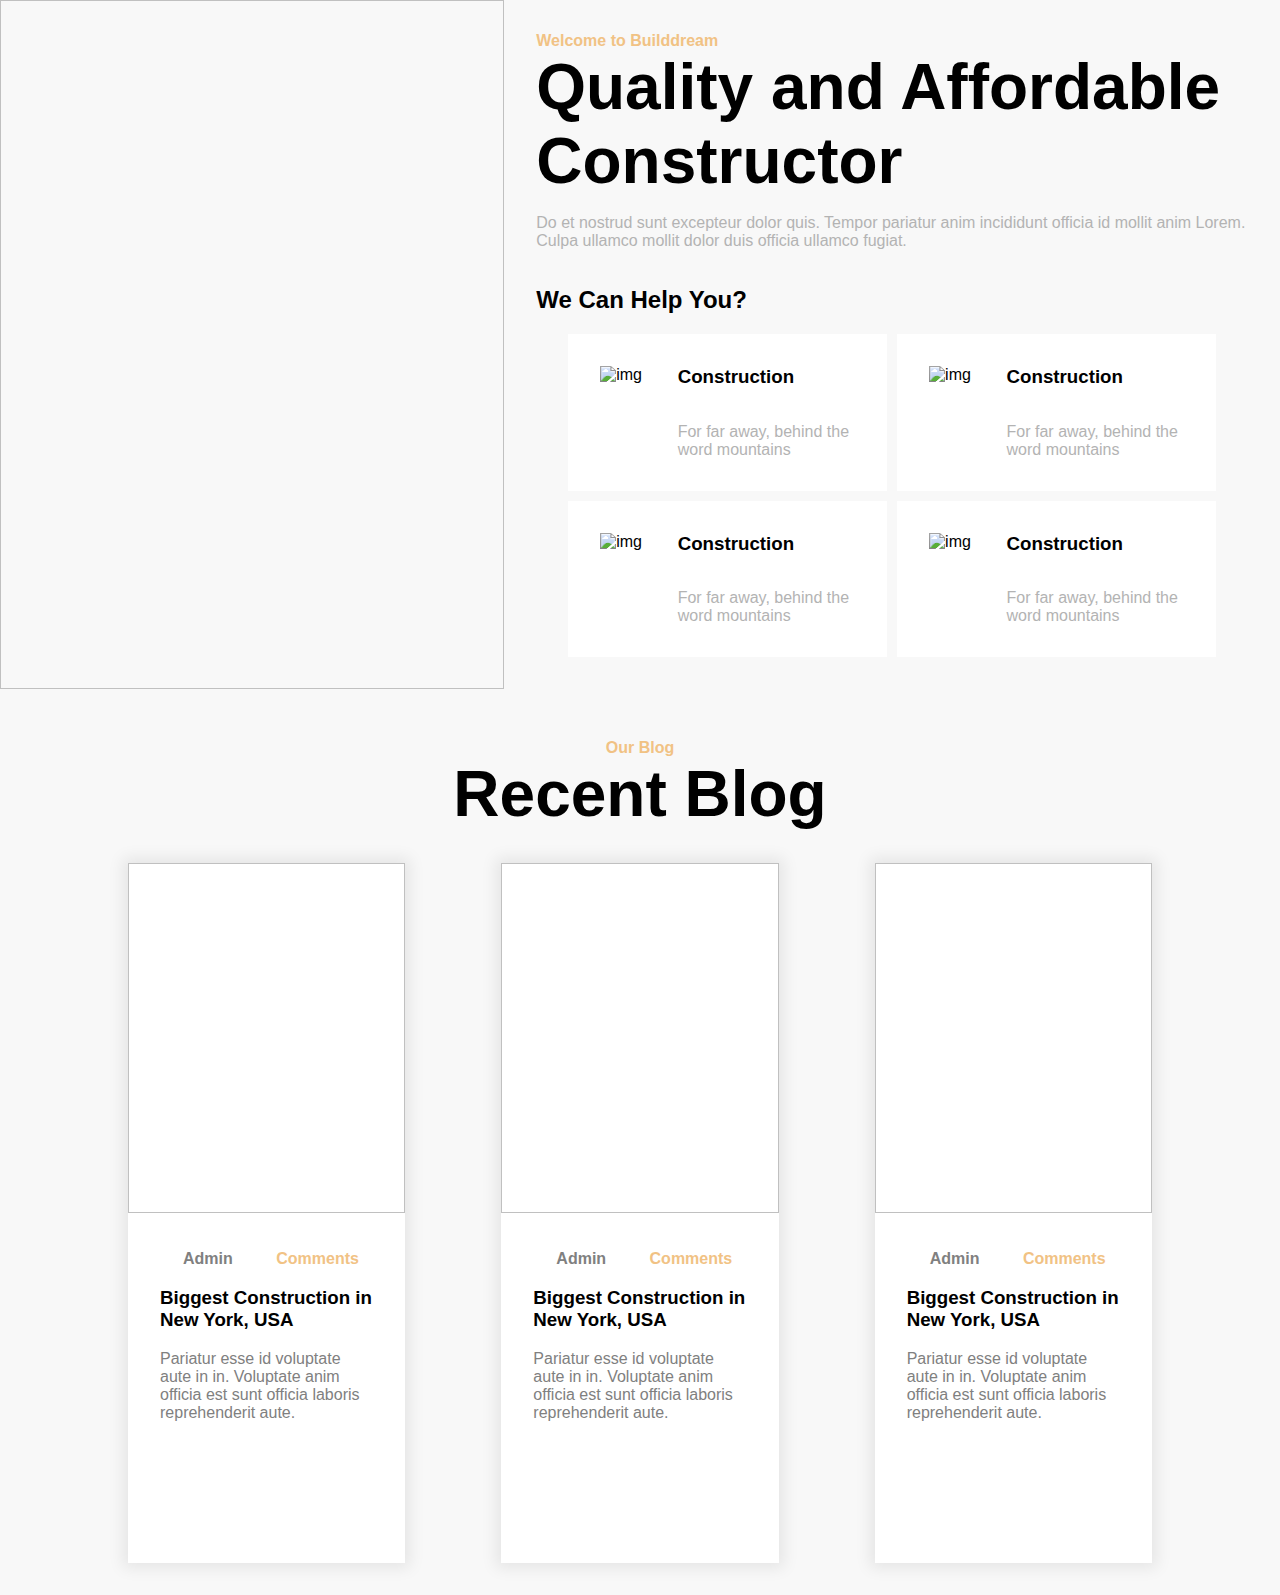
==== pages/about.html @ 035ab60c "New sub-page" ====
<!DOCTYPE html>
<html lang="sk">

<head>
    <meta charset="UTF-8">
    <meta http-equiv="X-UA-Compatible" content="IE=edge">
    <meta name="viewport" content="width=device-width, initial-scale=1.0">
    <!-- <link rel="stylesheet" href="https://cdn.jsdelivr.net/npm/bootstrap@4.6.0/dist/css/bootstrap.min.css" integrity="sha384-B0vP5xmATw1+K9KRQjQERJvTumQW0nPEzvF6L/Z6nronJ3oUOFUFpCjEUQouq2+l" crossorigin="anonymous">
    <link rel="stylesheet" href="../style/css/style.css">
    <link rel="stylesheet" href="https://cdnjs.cloudflare.com/ajax/libs/font-awesome/5.15.3/css/all.min.css" integrity="sha512-iBBXm8fW90+nuLcSKlbmrPcLa0OT92xO1BIsZ+ywDWZCvqsWgccV3gFoRBv0z+8dLJgyAHIhR35VZc2oM/gI1w==" crossorigin="anonymous" /> -->
    <link rel="stylesheet" href="../style/css/about.css">
    <script defer src="https://code.jquery.com/jquery-3.5.1.slim.min.js"
        integrity="sha384-DfXdz2htPH0lsSSs5nCTpuj/zy4C+OGpamoFVy38MVBnE+IbbVYUew+OrCXaRkfj"
        crossorigin="anonymous"></script>
    <script defer src="https://cdn.jsdelivr.net/npm/bootstrap@4.6.0/dist/js/bootstrap.bundle.min.js"
        integrity="sha384-Piv4xVNRyMGpqkS2by6br4gNJ7DXjqk09RmUpJ8jgGtD7zP9yug3goQfGII0yAns"
        crossorigin="anonymous"></script>
    <title>Patres web | About me</title>
</head>

<body>
    <div class="top-section">
        <img class="top-section_left" />
        <div class="top-section_right">
            <span>Welcome to Builddream</span>
            <h1>Quality and Affordable Constructor</h1>
            <p>
                Do et nostrud sunt excepteur dolor quis.
                Tempor pariatur anim incididunt officia id mollit anim Lorem.
                Culpa ullamco mollit dolor duis officia ullamco fugiat.
            </p>
            <div class="tsr-utility">
                <h2>We Can Help You?</h2>
                <div class="tsr-utility_container">
                    <div class="tsr-utility_box">
                        <img alt="img" />
                        <div class="tsr-utility_text-box">
                            <h3>Construction</h3>
                            <p>For far away, behind the word mountains</p>
                        </div>
                    </div>
                    <div class="tsr-utility_box">
                        <img alt="img" />
                        <div class="tsr-utility_text-box">
                            <h3>Construction</h3>
                            <p>For far away, behind the word mountains</p>
                        </div>
                    </div>
                    <div class="tsr-utility_box">
                        <img alt="img" />
                        <div class="tsr-utility_text-box">
                            <h3>Construction</h3>
                            <p>For far away, behind the word mountains</p>
                        </div>
                    </div>
                    <div class="tsr-utility_box">
                        <img alt="img" />
                        <div class="tsr-utility_text-box">
                            <h3>Construction</h3>
                            <p>For far away, behind the word mountains</p>
                        </div>
                    </div>
                </div>
            </div>
        </div>
    </div>
    <div class="bottom-section">
        <div class="bottom-section_top">
            <span class="bst-subtitle">Our Blog</span>
            <h1 class="bst-title">Recent Blog</h1>
        </div>
        <div class="bottom-section_bottom">
            <div class="card">
                <img class="card-img"/>
                <div class="card-content">
                    <div class="card-content-top">
                        <span>Admin</span>
                        <span>Comments</span>
                    </div>
                    <h3>Biggest Construction in New York, USA</h3>
                    <p>
                        Pariatur esse id voluptate aute in in. 
                        Voluptate anim officia est sunt officia laboris reprehenderit aute. 
                    </p>
                </div>
            </div>
            <div class="card">
                <img class="card-img" />
                <div class="card-content">
                    <div class="card-content-top">
                        <span>Admin</span>
                        <span>Comments</span>
                    </div>
                    <h3>Biggest Construction in New York, USA</h3>
                    <p>
                        Pariatur esse id voluptate aute in in. 
                        Voluptate anim officia est sunt officia laboris reprehenderit aute. 
                    </p>
                </div>
            </div>
            <div class="card">
                <img class="card-img" />
                <div class="card-content">
                    <div class="card-content-top">
                        <span>Admin</span>
                        <span>Comments</span>
                    </div>
                    <h3>Biggest Construction in New York, USA</h3>
                    <p>
                        Pariatur esse id voluptate aute in in. 
                        Voluptate anim officia est sunt officia laboris reprehenderit aute. 
                    </p>
                </div>
            </div>
        </div>
    </div>
</body>

</html>
---- style/css/about.css ----
:root {
  --primary-hue: #F1C284
;
}

body, html {
  margin: 0;
  font-size: 100%;
  background-color: #f8f8f8;
  font-family: 'Segoe UI', Tahoma, Geneva, Verdana, sans-serif;
}

body {
  height: 100vh;
  -webkit-box-sizing: content-box;
          box-sizing: content-box;
  display: -webkit-box;
  display: -ms-flexbox;
  display: flex;
  -webkit-box-orient: vertical;
  -webkit-box-direction: normal;
      -ms-flex-direction: column;
          flex-direction: column;
}

h1 {
  font-size: 4rem;
  margin: 0;
}

.top-section {
  display: -webkit-box;
  display: -ms-flexbox;
  display: flex;
  -webkit-box-orient: horizontal;
  -webkit-box-direction: normal;
      -ms-flex-direction: row;
          flex-direction: row;
}

.top-section .top-section_left {
  display: block;
  width: 60vw;
  height: 100%;
}

.top-section .top-section_right {
  padding: 2rem;
  display: -webkit-box;
  display: -ms-flexbox;
  display: flex;
  -webkit-box-orient: vertical;
  -webkit-box-direction: normal;
      -ms-flex-direction: column;
          flex-direction: column;
}

.top-section .top-section_right span {
  color: var(--primary-hue);
  font-weight: bold;
}

.top-section .top-section_right p {
  color: #b3b3b3;
}

.top-section .top-section_right .tsr-utility .tsr-utility_container {
  margin: 0 2rem;
  display: -ms-grid;
  display: grid;
  -ms-grid-columns: auto auto;
      grid-template-columns: auto auto;
  -ms-grid-rows: auto auto;
      grid-template-rows: auto auto;
  row-gap: 10px;
  -webkit-column-gap: 10px;
          column-gap: 10px;
}

.top-section .top-section_right .tsr-utility .tsr-utility_container .tsr-utility_box {
  background-color: #ffff;
  padding: 2rem;
  display: -webkit-box;
  display: -ms-flexbox;
  display: flex;
  -webkit-box-orient: horizontal;
  -webkit-box-direction: normal;
      -ms-flex-direction: row;
          flex-direction: row;
  -webkit-transition: .2s ease-in;
  transition: .2s ease-in;
}

.top-section .top-section_right .tsr-utility .tsr-utility_container .tsr-utility_box:hover {
  -webkit-box-shadow: 0px 0px 10px 10px rgba(0, 0, 0, 0.15);
          box-shadow: 0px 0px 10px 10px rgba(0, 0, 0, 0.15);
  z-index: 10;
}

.top-section .top-section_right .tsr-utility .tsr-utility_container .tsr-utility_box img {
  height: 100%;
  width: 100px;
}

.top-section .top-section_right .tsr-utility .tsr-utility_container .tsr-utility_box .tsr-utility_text-box {
  margin-left: 1em;
  display: -webkit-box;
  display: -ms-flexbox;
  display: flex;
  -webkit-box-orient: vertical;
  -webkit-box-direction: normal;
      -ms-flex-direction: column;
          flex-direction: column;
  -webkit-box-pack: justify;
      -ms-flex-pack: justify;
          justify-content: space-between;
}

.top-section .top-section_right .tsr-utility .tsr-utility_container .tsr-utility_box .tsr-utility_text-box h3 {
  margin-top: 0;
}

.top-section .top-section_right .tsr-utility .tsr-utility_container .tsr-utility_box .tsr-utility_text-box p {
  margin-bottom: 0;
}

.bottom-section {
  margin-top: 50px;
}

.bottom-section .bottom-section_top {
  display: -webkit-box;
  display: -ms-flexbox;
  display: flex;
  -webkit-box-orient: vertical;
  -webkit-box-direction: normal;
      -ms-flex-direction: column;
          flex-direction: column;
  -webkit-box-align: center;
      -ms-flex-align: center;
          align-items: center;
}

.bottom-section .bottom-section_top .bst-subtitle {
  font-weight: bold;
  color: var(--primary-hue);
}

.bottom-section .bottom-section_bottom {
  display: -webkit-box;
  display: -ms-flexbox;
  display: flex;
  -webkit-box-orient: horizontal;
  -webkit-box-direction: normal;
      -ms-flex-direction: row;
          flex-direction: row;
  padding: 2rem 5rem;
}

.bottom-section .bottom-section_bottom .card {
  height: 700px;
  width: 33%;
  margin: 0 3rem;
  background-color: #fff;
  -webkit-box-shadow: 0px 0px 15px 5px rgba(0, 0, 0, 0.08);
          box-shadow: 0px 0px 15px 5px rgba(0, 0, 0, 0.08);
  -webkit-transition: .3s ease-in-out;
  transition: .3s ease-in-out;
}

.bottom-section .bottom-section_bottom .card:hover {
  -webkit-transform: scale(1.03);
          transform: scale(1.03);
}

.bottom-section .bottom-section_bottom .card .card-img {
  width: 100%;
  height: 350px;
}

.bottom-section .bottom-section_bottom .card .card-content {
  padding: 2rem;
}

.bottom-section .bottom-section_bottom .card .card-content .card-content-top {
  font-weight: bold;
}

.bottom-section .bottom-section_bottom .card .card-content .card-content-top span {
  position: relative;
  background-position: center;
  background-size: contain;
  background-repeat: no-repeat;
}

.bottom-section .bottom-section_bottom .card .card-content .card-content-top span::before {
  content: "";
  display: inline-block;
  height: 15px;
  width: 15px;
  margin-right: .5rem;
}

.bottom-section .bottom-section_bottom .card .card-content .card-content-top span:nth-child(1) {
  color: gray;
  margin-right: 1rem;
}

.bottom-section .bottom-section_bottom .card .card-content .card-content-top span:nth-child(2) {
  color: var(--primary-hue);
}

.bottom-section .bottom-section_bottom .card .card-content p {
  color: gray;
}
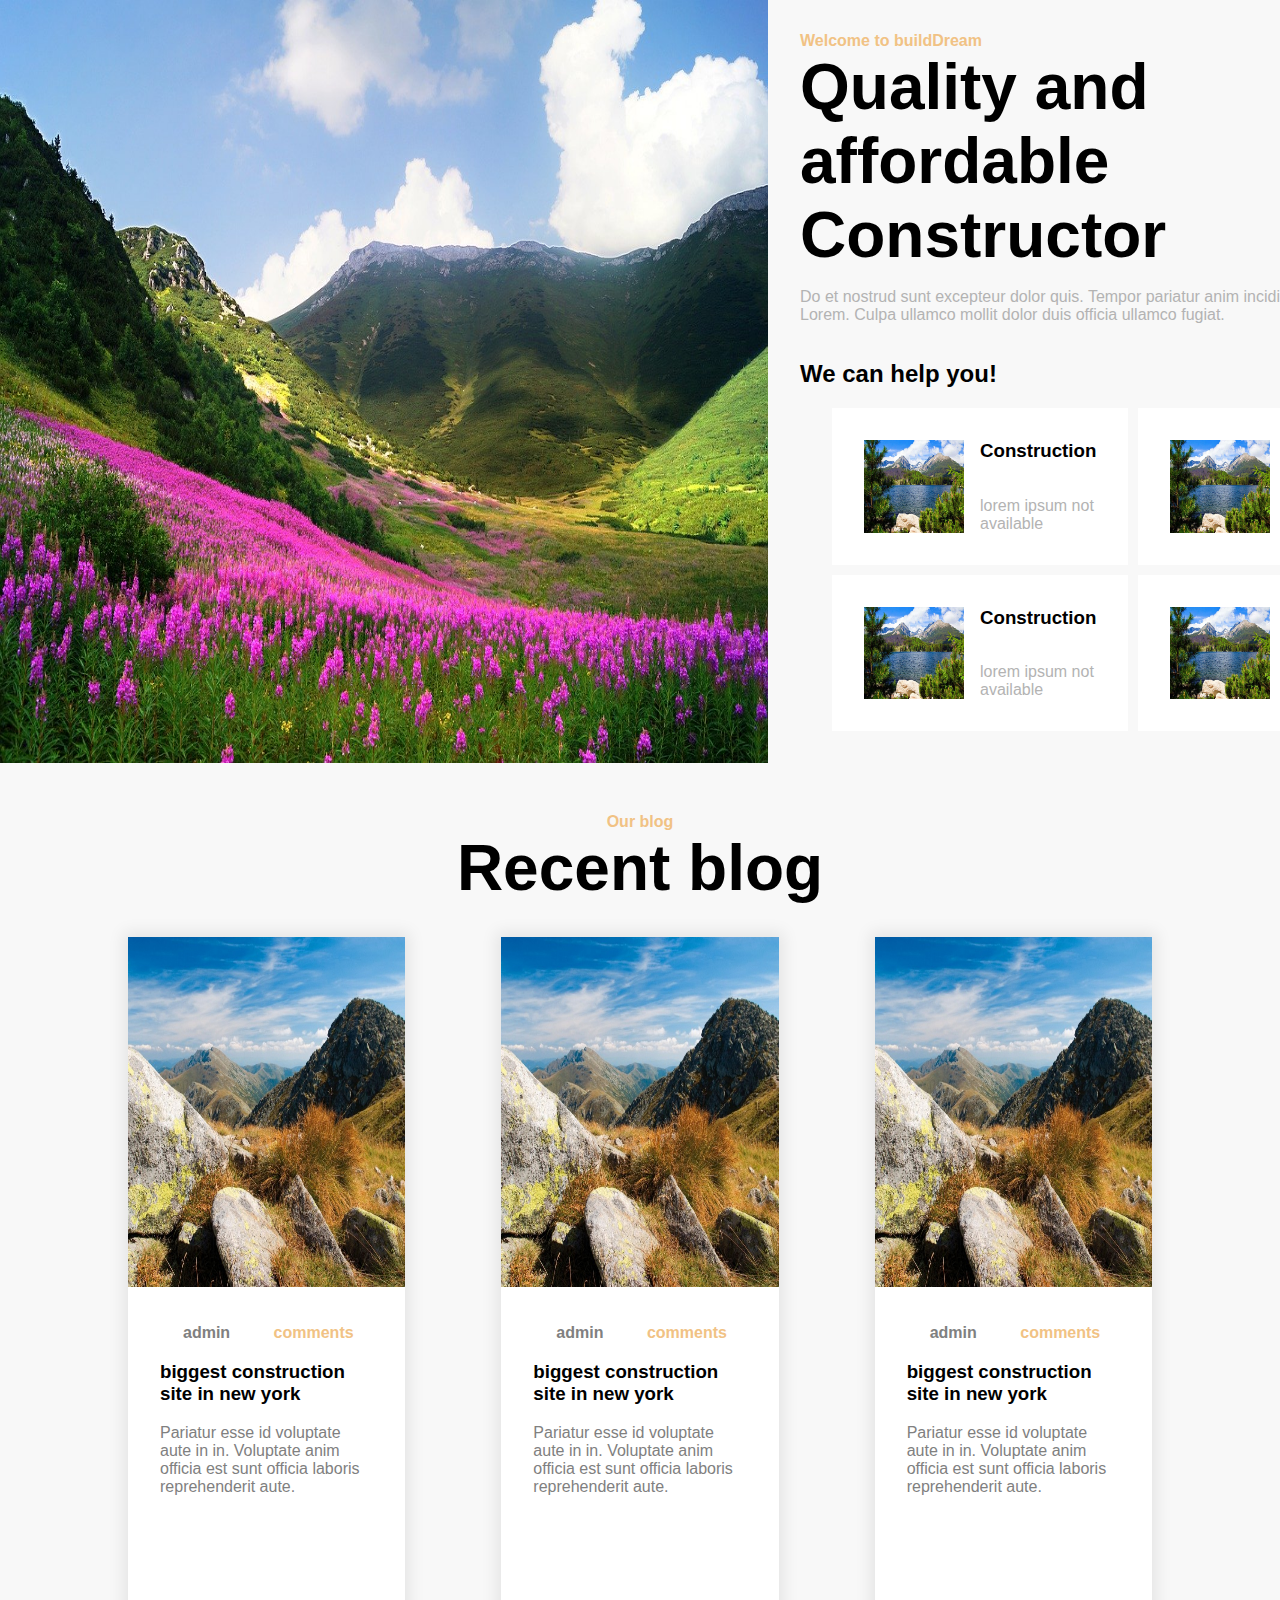
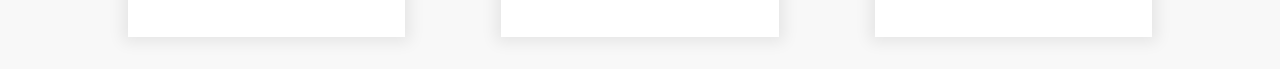
==== commit bb8e4e6f: "login and register pages" ====
--- a/pages/about.html
+++ b/pages/about.html
@@ -20,44 +20,44 @@
 
 <body>
     <div class="top-section">
-        <img class="top-section_left" />
+        <img src="../assets/img/okay.jpg" class="top-section_left" />
         <div class="top-section_right">
-            <span>Welcome to Builddream</span>
-            <h1>Quality and Affordable Constructor</h1>
+            <span>Welcome to buildDream </span>
+            <h1>Quality and affordable Constructor</h1>
             <p>
                 Do et nostrud sunt excepteur dolor quis.
                 Tempor pariatur anim incididunt officia id mollit anim Lorem.
                 Culpa ullamco mollit dolor duis officia ullamco fugiat.
             </p>
             <div class="tsr-utility">
-                <h2>We Can Help You?</h2>
+                <h2>We can help you!</h2>
                 <div class="tsr-utility_container">
                     <div class="tsr-utility_box">
-                        <img alt="img" />
+                        <img src="../assets/img/buildit.jpg" />
                         <div class="tsr-utility_text-box">
                             <h3>Construction</h3>
-                            <p>For far away, behind the word mountains</p>
+                            <p>lorem ipsum not available </p>
                         </div>
                     </div>
                     <div class="tsr-utility_box">
-                        <img alt="img" />
+                        <img src="../assets/img/buildit.jpg" />
                         <div class="tsr-utility_text-box">
                             <h3>Construction</h3>
-                            <p>For far away, behind the word mountains</p>
+                            <p>lorem ipsum not available</p>
                         </div>
                     </div>
                     <div class="tsr-utility_box">
-                        <img alt="img" />
+                        <img src="../assets/img/buildit.jpg" />
                         <div class="tsr-utility_text-box">
                             <h3>Construction</h3>
-                            <p>For far away, behind the word mountains</p>
+                            <p>lorem ipsum not available</p>
                         </div>
                     </div>
                     <div class="tsr-utility_box">
-                        <img alt="img" />
+                        <img src="../assets/img/buildit.jpg" />
                         <div class="tsr-utility_text-box">
                             <h3>Construction</h3>
-                            <p>For far away, behind the word mountains</p>
+                            <p>lorem ipsum not available</p>
                         </div>
                     </div>
                 </div>
@@ -66,18 +66,18 @@
     </div>
     <div class="bottom-section">
         <div class="bottom-section_top">
-            <span class="bst-subtitle">Our Blog</span>
-            <h1 class="bst-title">Recent Blog</h1>
+            <span class="bst-subtitle">Our blog</span>
+            <h1 class="bst-title">Recent blog</h1>
         </div>
         <div class="bottom-section_bottom">
             <div class="card">
-                <img class="card-img"/>
+                <img src="../assets/img/bob.jpg" class="card-img"/>
                 <div class="card-content">
                     <div class="card-content-top">
-                        <span>Admin</span>
-                        <span>Comments</span>
+                        <span>admin</span>
+                        <span>comments</span>
                     </div>
-                    <h3>Biggest Construction in New York, USA</h3>
+                    <h3>biggest construction site in new york</h3>
                     <p>
                         Pariatur esse id voluptate aute in in. 
                         Voluptate anim officia est sunt officia laboris reprehenderit aute. 
@@ -85,13 +85,13 @@
                 </div>
             </div>
             <div class="card">
-                <img class="card-img" />
+                <img src="../assets/img/bob.jpg" class="card-img" />
                 <div class="card-content">
                     <div class="card-content-top">
-                        <span>Admin</span>
-                        <span>Comments</span>
+                        <span>admin</span>
+                        <span>comments</span>
                     </div>
-                    <h3>Biggest Construction in New York, USA</h3>
+                    <h3>biggest construction site in new york</h3>
                     <p>
                         Pariatur esse id voluptate aute in in. 
                         Voluptate anim officia est sunt officia laboris reprehenderit aute. 
@@ -99,13 +99,13 @@
                 </div>
             </div>
             <div class="card">
-                <img class="card-img" />
+                <img src="../assets/img/bob.jpg" class="card-img" />
                 <div class="card-content">
                     <div class="card-content-top">
-                        <span>Admin</span>
-                        <span>Comments</span>
+                        <span>admin</span>
+                        <span>comments</span>
                     </div>
-                    <h3>Biggest Construction in New York, USA</h3>
+                    <h3>biggest construction site in new york</h3>
                     <p>
                         Pariatur esse id voluptate aute in in. 
                         Voluptate anim officia est sunt officia laboris reprehenderit aute. 
